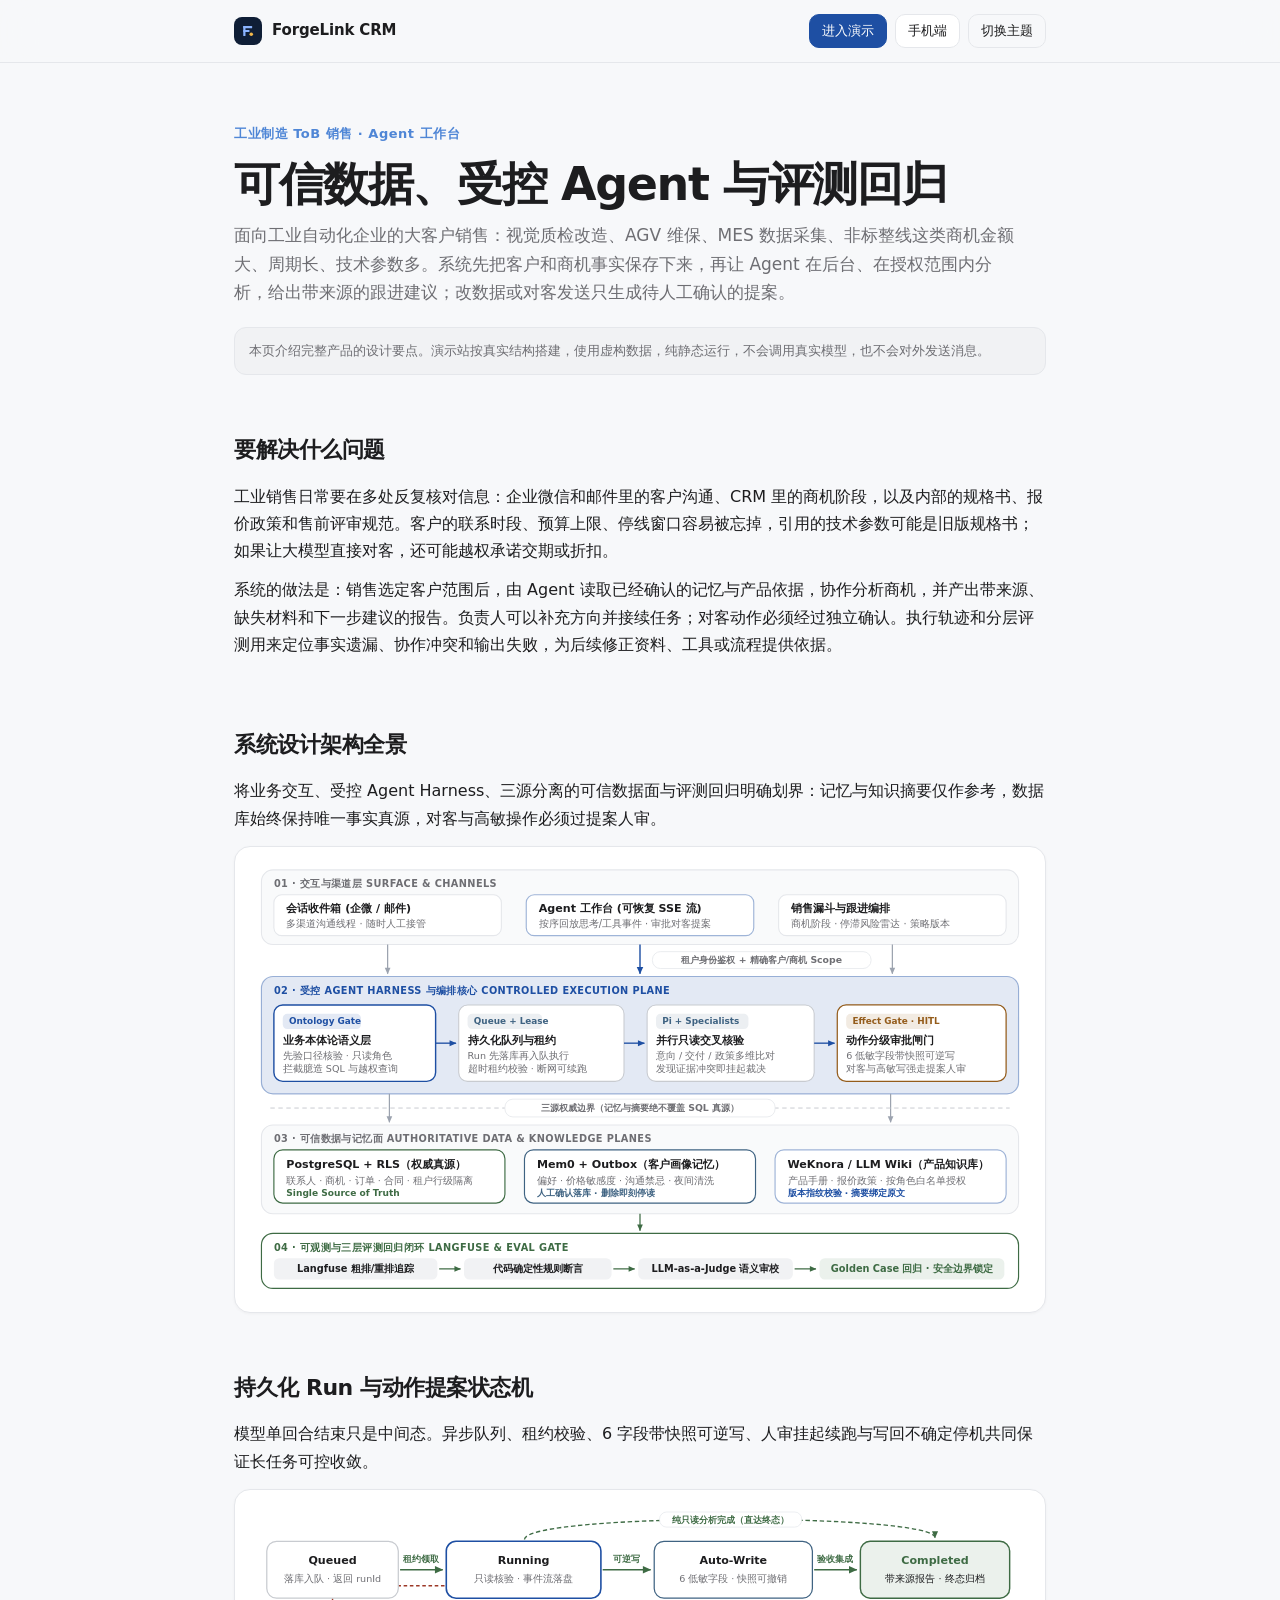
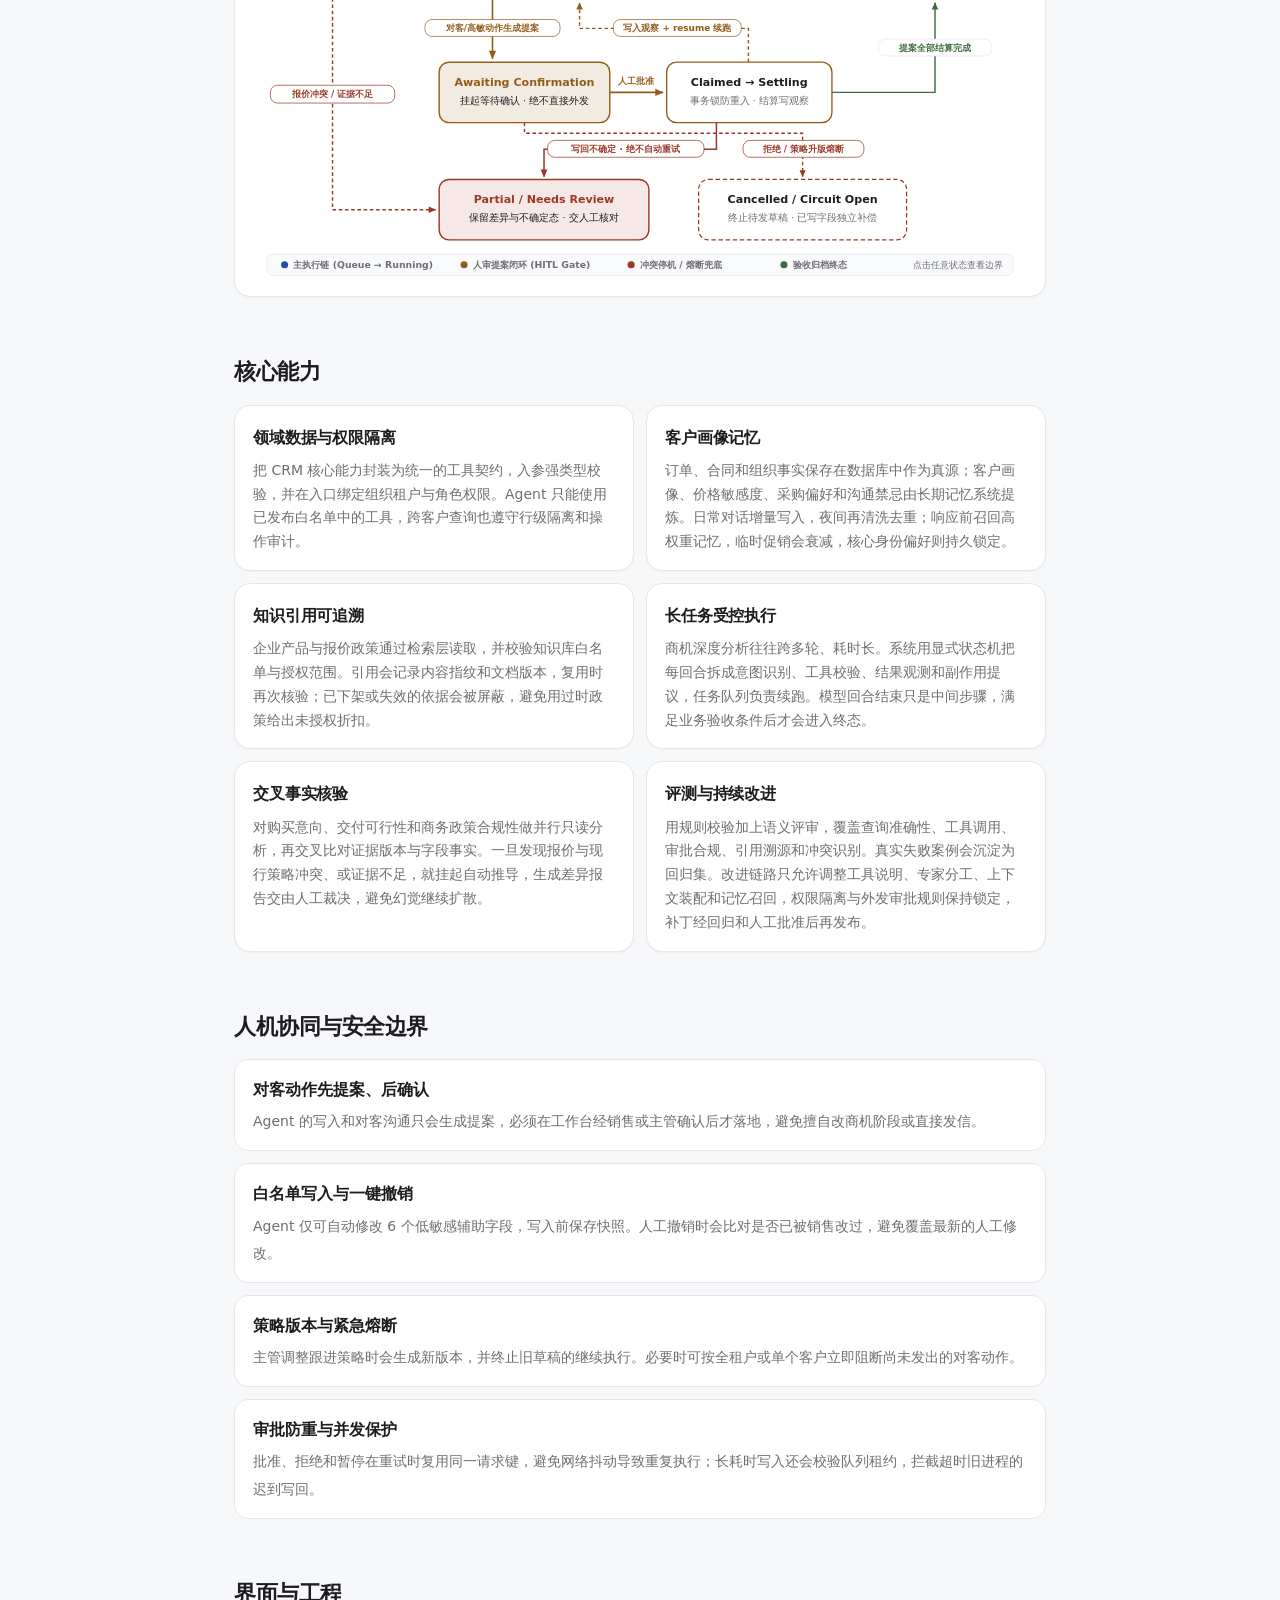
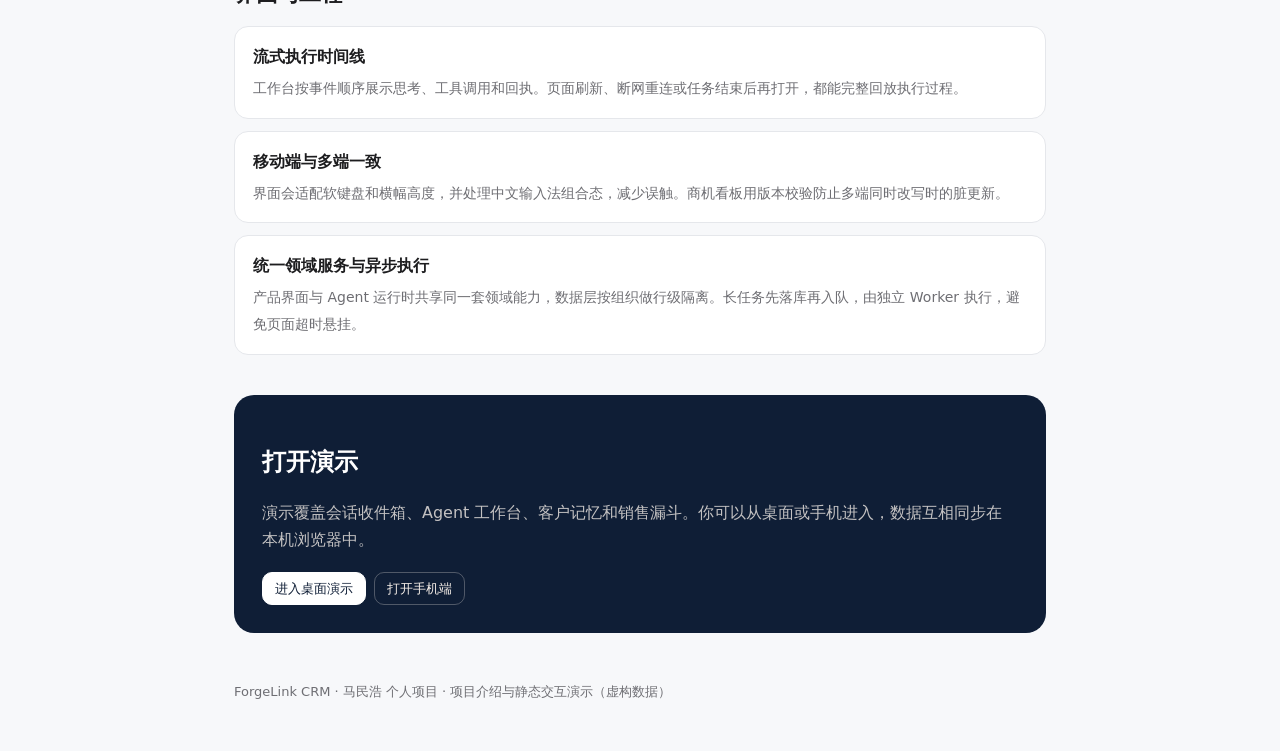
==== public/about.html @ e701c9c1 "ForgeLink CRM demo site: static frontend, deploy configs, industrial ToB data Co-Authored-By: Claude" ====
<!doctype html>
<html lang="zh-CN">
<head>
  <meta charset="utf-8" />
  <meta name="viewport" content="width=device-width, initial-scale=1, viewport-fit=cover" />
  <meta name="description" content="ForgeLink CRM 项目介绍：面向工业制造 ToB 大客户销售，用可信数据约束受控 Agent，并以分层评测保证分析与跟进质量。" />
  <title>项目介绍 · ForgeLink CRM</title>
  <link rel="icon" type="image/svg+xml" href="data:image/svg+xml,%3Csvg xmlns='http://www.w3.org/2000/svg' viewBox='0 0 216 216'%3E%3Crect width='216' height='216' rx='38' fill='%230f1e36'/%3E%3Cg fill='%238bb4ff'%3E%3Crect x='44' y='40' width='120' height='30' rx='7'/%3E%3Crect x='44' y='40' width='30' height='136' rx='7'/%3E%3Crect x='44' y='93' width='84' height='30' rx='7'/%3E%3C/g%3E%3Ccircle cx='152' cy='152' r='24' fill='%23f2b84b'/%3E%3C/svg%3E" />
  <link rel="stylesheet" href="about.css" />
</head>
<body>
  <header class="nav">
    <div class="nav-inner">
      <a class="brand" href="about.html">
        <span class="brand-mark">
          <svg width="16" height="16" viewBox="0 0 216 216"><g fill="#8bb4ff"><rect x="44" y="40" width="120" height="30" rx="7"/><rect x="44" y="40" width="30" height="136" rx="7"/><rect x="44" y="93" width="84" height="30" rx="7"/></g><circle cx="152" cy="152" r="24" fill="#f2b84b"/></svg>
        </span>
        ForgeLink CRM
      </a>
      <div class="nav-actions">
        <a class="btn primary" href="index.html#/app/inbox">进入演示</a>
        <a class="btn" href="mobile.html#/app/inbox">手机端</a>
        <button class="btn ghost" id="toggle-theme" type="button">切换主题</button>
      </div>
    </div>
  </header>

  <main class="wrap">
    <section class="hero">
      <div class="kicker">工业制造 ToB 销售 · Agent 工作台</div>
      <h1>可信数据、受控 Agent 与评测回归</h1>
      <p class="lead">面向工业自动化企业的大客户销售：视觉质检改造、AGV 维保、MES 数据采集、非标整线这类商机金额大、周期长、技术参数多。系统先把客户和商机事实保存下来，再让 Agent 在后台、在授权范围内分析，给出带来源的跟进建议；改数据或对客发送只生成待人工确认的提案。</p>
      <p class="note">本页介绍完整产品的设计要点。演示站按真实结构搭建，使用虚构数据，纯静态运行，不会调用真实模型，也不会对外发送消息。</p>
    </section>

    <section>
      <h2>要解决什么问题</h2>
      <p>工业销售日常要在多处反复核对信息：企业微信和邮件里的客户沟通、CRM 里的商机阶段，以及内部的规格书、报价政策和售前评审规范。客户的联系时段、预算上限、停线窗口容易被忘掉，引用的技术参数可能是旧版规格书；如果让大模型直接对客，还可能越权承诺交期或折扣。</p>
      <p>系统的做法是：销售选定客户范围后，由 Agent 读取已经确认的记忆与产品依据，协作分析商机，并产出带来源、缺失材料和下一步建议的报告。负责人可以补充方向并接续任务；对客动作必须经过独立确认。执行轨迹和分层评测用来定位事实遗漏、协作冲突和输出失败，为后续修正资料、工具或流程提供依据。</p>
    </section>

    <section>
      <h2>系统设计架构全景</h2>
      <p>将业务交互、受控 Agent Harness、三源分离的可信数据面与评测回归明确划界：记忆与知识摘要仅作参考，数据库始终保持唯一事实真源，对客与高敏操作必须过提案人审。</p>
      <div class="diagram-box" id="about-arch-svg"></div>
    </section>

    <section>
      <h2>持久化 Run 与动作提案状态机</h2>
      <p>模型单回合结束只是中间态。异步队列、租约校验、6 字段带快照可逆写、人审挂起续跑与写回不确定停机共同保证长任务可控收敛。</p>
      <div class="diagram-box" id="about-fsm-svg"></div>
    </section>

    <section>
      <h2>核心能力</h2>
      <div class="cards">
        <article class="card">
          <h3>领域数据与权限隔离</h3>
          <p>把 CRM 核心能力封装为统一的工具契约，入参强类型校验，并在入口绑定组织租户与角色权限。Agent 只能使用已发布白名单中的工具，跨客户查询也遵守行级隔离和操作审计。</p>
        </article>
        <article class="card">
          <h3>客户画像记忆</h3>
          <p>订单、合同和组织事实保存在数据库中作为真源；客户画像、价格敏感度、采购偏好和沟通禁忌由长期记忆系统提炼。日常对话增量写入，夜间再清洗去重；响应前召回高权重记忆，临时促销会衰减，核心身份偏好则持久锁定。</p>
        </article>
        <article class="card">
          <h3>知识引用可追溯</h3>
          <p>企业产品与报价政策通过检索层读取，并校验知识库白名单与授权范围。引用会记录内容指纹和文档版本，复用时再次核验；已下架或失效的依据会被屏蔽，避免用过时政策给出未授权折扣。</p>
        </article>
        <article class="card">
          <h3>长任务受控执行</h3>
          <p>商机深度分析往往跨多轮、耗时长。系统用显式状态机把每回合拆成意图识别、工具校验、结果观测和副作用提议，任务队列负责续跑。模型回合结束只是中间步骤，满足业务验收条件后才会进入终态。</p>
        </article>
        <article class="card">
          <h3>交叉事实核验</h3>
          <p>对购买意向、交付可行性和商务政策合规性做并行只读分析，再交叉比对证据版本与字段事实。一旦发现报价与现行策略冲突、或证据不足，就挂起自动推导，生成差异报告交由人工裁决，避免幻觉继续扩散。</p>
        </article>
        <article class="card">
          <h3>评测与持续改进</h3>
          <p>用规则校验加上语义评审，覆盖查询准确性、工具调用、审批合规、引用溯源和冲突识别。真实失败案例会沉淀为回归集。改进链路只允许调整工具说明、专家分工、上下文装配和记忆召回，权限隔离与外发审批规则保持锁定，补丁经回归和人工批准后再发布。</p>
        </article>
      </div>
    </section>

    <section>
      <h2>人机协同与安全边界</h2>
      <ul class="list">
        <li>
          <strong>对客动作先提案、后确认</strong>
          <span>Agent 的写入和对客沟通只会生成提案，必须在工作台经销售或主管确认后才落地，避免擅自改商机阶段或直接发信。</span>
        </li>
        <li>
          <strong>白名单写入与一键撤销</strong>
          <span>Agent 仅可自动修改 6 个低敏感辅助字段，写入前保存快照。人工撤销时会比对是否已被销售改过，避免覆盖最新的人工修改。</span>
        </li>
        <li>
          <strong>策略版本与紧急熔断</strong>
          <span>主管调整跟进策略时会生成新版本，并终止旧草稿的继续执行。必要时可按全租户或单个客户立即阻断尚未发出的对客动作。</span>
        </li>
        <li>
          <strong>审批防重与并发保护</strong>
          <span>批准、拒绝和暂停在重试时复用同一请求键，避免网络抖动导致重复执行；长耗时写入还会校验队列租约，拦截超时旧进程的迟到写回。</span>
        </li>
      </ul>
    </section>

    <section>
      <h2>界面与工程</h2>
      <ul class="list">
        <li>
          <strong>流式执行时间线</strong>
          <span>工作台按事件顺序展示思考、工具调用和回执。页面刷新、断网重连或任务结束后再打开，都能完整回放执行过程。</span>
        </li>
        <li>
          <strong>移动端与多端一致</strong>
          <span>界面会适配软键盘和横幅高度，并处理中文输入法组合态，减少误触。商机看板用版本校验防止多端同时改写时的脏更新。</span>
        </li>
        <li>
          <strong>统一领域服务与异步执行</strong>
          <span>产品界面与 Agent 运行时共享同一套领域能力，数据层按组织做行级隔离。长任务先落库再入队，由独立 Worker 执行，避免页面超时悬挂。</span>
        </li>
      </ul>
    </section>

    <div class="cta">
      <h2>打开演示</h2>
      <p>演示覆盖会话收件箱、Agent 工作台、客户记忆和销售漏斗。你可以从桌面或手机进入，数据互相同步在本机浏览器中。</p>
      <div class="cta-actions">
        <a class="btn" href="index.html#/app/inbox">进入桌面演示</a>
        <a class="btn ghost" href="mobile.html#/app/inbox">打开手机端</a>
      </div>
    </div>

    <footer>ForgeLink CRM · 马民浩 个人项目 · 项目介绍与静态交互演示（虚构数据）</footer>
  </main>

  <script src="welcome.js"></script>
  <script>
    (function () {
      var KEY = "forgelink-crm_intro_seen_v1";
      var KEY2 = "forgelink-crm_arch_intro_v1";
      var STATE = "forgelink-crm_demo_state_v1";
      try { localStorage.setItem(KEY, "1"); localStorage.setItem(KEY2, "1"); } catch (e) {}

      if (window.CrmArchDiagrams) {
        var archBox = document.getElementById("about-arch-svg");
        var fsmBox = document.getElementById("about-fsm-svg");
        if (archBox) archBox.innerHTML = window.CrmArchDiagrams.renderArchSvg();
        if (fsmBox) fsmBox.innerHTML = window.CrmArchDiagrams.renderFsmSvg();
      }

      function currentTheme() {
        try {
          var raw = localStorage.getItem(STATE);
          if (raw) {
            var theme = JSON.parse(raw).theme;
            if (theme === "dark" || theme === "light") return theme;
          }
        } catch (e) {}
        return "light";
      }

      function apply(theme) {
        document.documentElement.setAttribute("data-theme", theme === "dark" ? "dark" : "light");
      }

      function persist(theme) {
        try {
          var raw = localStorage.getItem(STATE);
          if (!raw) return;
          var state = JSON.parse(raw);
          if (!state || typeof state !== "object") return;
          state.theme = theme;
          localStorage.setItem(STATE, JSON.stringify(state));
        } catch (e) {}
      }

      apply(currentTheme());
      document.getElementById("toggle-theme").addEventListener("click", function () {
        var next = document.documentElement.getAttribute("data-theme") === "dark" ? "light" : "dark";
        apply(next);
        persist(next);
      });
    })();
  </script>
</body>
</html>
---- public/about.css ----
/* ForgeLink CRM project intro — tokens aligned with the demo workbench */
:root {
  --font-sans: -apple-system, BlinkMacSystemFont, "Segoe UI", "Noto Sans SC", "PingFang SC", "Microsoft YaHei", ui-sans-serif, system-ui, sans-serif;
  --bg: #f7f8fa;
  --surface: #ffffff;
  --elevated: #f1f2f4;
  --text: #1d1d1f;
  --text-muted: #6e6e73;
  --border: #e5e7eb;
  --accent: #1e4fa3;
  --accent-fg: #ffffff;
  --brand: #4f86d6;
  --brand-ink: #0f1e36;
  --shadow: 0 8px 24px rgba(0, 0, 0, 0.08);
  --radius: 16px;
}
[data-theme="dark"] {
  --bg: #111113;
  --surface: #18181b;
  --elevated: #222226;
  --text: #f4f4f5;
  --text-muted: #a1a1aa;
  --border: #27272a;
  --accent: #8bb4ff;
  --accent-fg: #0b1528;
  --shadow: 0 8px 24px rgba(0, 0, 0, 0.35);
}
* { box-sizing: border-box; }
html, body { margin: 0; padding: 0; }
body {
  font-family: var(--font-sans);
  background: var(--bg);
  color: var(--text);
  font-size: 16px;
  line-height: 1.7;
  -webkit-font-smoothing: antialiased;
}
a { color: inherit; }
.wrap { max-width: 860px; margin: 0 auto; padding: 0 24px; }
.nav {
  position: sticky;
  top: 0;
  z-index: 10;
  backdrop-filter: blur(16px);
  background: color-mix(in srgb, var(--bg) 86%, transparent);
  border-bottom: 1px solid var(--border);
}
.nav-inner {
  max-width: 860px;
  margin: 0 auto;
  padding: 14px 24px;
  display: flex;
  align-items: center;
  justify-content: space-between;
  gap: 16px;
}
.brand {
  display: flex;
  align-items: center;
  gap: 10px;
  text-decoration: none;
  font-weight: 650;
  font-size: 15px;
  letter-spacing: -0.01em;
}
.brand-mark {
  width: 28px;
  height: 28px;
  border-radius: 8px;
  background: var(--brand-ink);
  display: grid;
  place-items: center;
  flex-shrink: 0;
}
.nav-actions { display: flex; align-items: center; gap: 8px; flex-wrap: wrap; justify-content: flex-end; }
.btn {
  display: inline-flex;
  align-items: center;
  gap: 6px;
  border: 1px solid var(--border);
  background: var(--surface);
  color: var(--text);
  border-radius: 10px;
  padding: 8px 12px;
  font-size: 13px;
  text-decoration: none;
  cursor: pointer;
  line-height: 1.2;
}
.btn.primary {
  background: var(--accent);
  color: var(--accent-fg);
  border-color: var(--accent);
}
.btn.ghost { background: transparent; }
.hero { padding: 56px 0 28px; }
.kicker {
  display: inline-flex;
  align-items: center;
  gap: 8px;
  color: var(--brand);
  font-size: 13px;
  font-weight: 600;
  letter-spacing: 0.04em;
}
.hero h1 {
  margin: 12px 0 10px;
  font-size: clamp(32px, 5vw, 46px);
  line-height: 1.15;
  letter-spacing: -0.03em;
}
.lead { font-size: 17px; color: var(--text-muted); max-width: 46em; margin: 0; }
.note {
  margin: 20px 0 0;
  padding: 12px 14px;
  background: var(--elevated);
  border: 1px solid var(--border);
  border-radius: 12px;
  font-size: 13px;
  color: var(--text-muted);
}
section { padding: 28px 0; }
section h2 {
  margin: 0 0 14px;
  font-size: 22px;
  letter-spacing: -0.02em;
}
section p { margin: 0 0 12px; color: var(--text); }
.cards {
  display: grid;
  grid-template-columns: repeat(2, minmax(0, 1fr));
  gap: 12px;
}
.card {
  background: var(--surface);
  border: 1px solid var(--border);
  border-radius: var(--radius);
  padding: 18px 18px 16px;
  box-shadow: 0 1px 2px rgba(0,0,0,0.04);
}
.card h3 { margin: 0 0 8px; font-size: 16px; letter-spacing: -0.01em; }
.card p { margin: 0; font-size: 14px; color: var(--text-muted); }
.list { display: flex; flex-direction: column; gap: 12px; padding: 0; margin: 0; list-style: none; }
.list li {
  background: var(--surface);
  border: 1px solid var(--border);
  border-radius: 14px;
  padding: 16px 18px;
}
.list strong { display: block; margin-bottom: 4px; }
.list span { color: var(--text-muted); font-size: 14px; }
.cta {
  margin: 12px 0 48px;
  padding: 28px;
  background: var(--brand-ink);
  color: #f6efe9;
  border-radius: 20px;
}
.cta h2 { color: #fff; margin-bottom: 8px; }
.cta p { color: rgba(246, 239, 233, 0.78); margin-bottom: 18px; }
.diagram-box {
  margin-top: 14px;
  padding: 14px;
  background: var(--surface);
  border: 1px solid var(--border);
  border-radius: var(--radius);
  overflow-x: auto;
  box-shadow: 0 1px 3px rgba(0, 0, 0, 0.04);
}
.diagram-box svg {
  display: block;
  width: 100%;
  min-width: 680px;
  height: auto;
}
:root {
  --am-bg: var(--surface);
  --am-canvas: var(--bg);
  --am-elev: var(--elevated);
  --am-text: var(--text);
  --am-muted: var(--text-muted);
  --am-border: var(--border);
  --am-border-strong: #c8cbd0;
  --am-brand: #1e4fa3;
  --am-brand-soft: rgba(30, 79, 163, 0.12);
  --am-brand-ring: rgba(30, 79, 163, 0.42);
  --am-info: #3f6382;
  --am-info-soft: rgba(80, 110, 138, 0.11);
  --am-ok: #3e6b44;
  --am-ok-soft: rgba(94, 139, 98, 0.12);
  --am-warn: #945c1b;
  --am-warn-soft: rgba(156, 99, 33, 0.13);
  --am-err: #9c3827;
  --am-err-soft: rgba(169, 68, 49, 0.12);
  --am-node-fill: #ffffff;
  --am-plane-fill: #f9fafb;
  --am-line: #9ca3af;
}
[data-theme="dark"] {
  --am-border-strong: #3f3f46;
  --am-brand: #8bb4ff;
  --am-brand-soft: rgba(139, 180, 255, 0.16);
  --am-brand-ring: rgba(139, 180, 255, 0.5);
  --am-info: #93b8d9;
  --am-info-soft: rgba(80, 110, 138, 0.24);
  --am-ok: #93c497;
  --am-ok-soft: rgba(94, 139, 98, 0.22);
  --am-warn: #e5ad68;
  --am-warn-soft: rgba(156, 99, 33, 0.24);
  --am-err: #f09584;
  --am-err-soft: rgba(169, 68, 49, 0.24);
  --am-node-fill: #1e1e22;
  --am-plane-fill: #141417;
  --am-line: #71717a;
}
.cta .btn { background: #fff; color: var(--brand-ink); border-color: #fff; }
.cta .btn.ghost { background: transparent; color: #f6efe9; border-color: rgba(246,239,233,0.28); }
.cta-actions { display: flex; gap: 8px; flex-wrap: wrap; }
footer {
  padding: 0 0 48px;
  font-size: 13px;
  color: var(--text-muted);
}
@media (max-width: 720px) {
  .cards { grid-template-columns: 1fr; }
  .hero { padding-top: 36px; }
  .nav-inner { padding: 12px 16px; }
  .wrap { padding: 0 16px; }
}
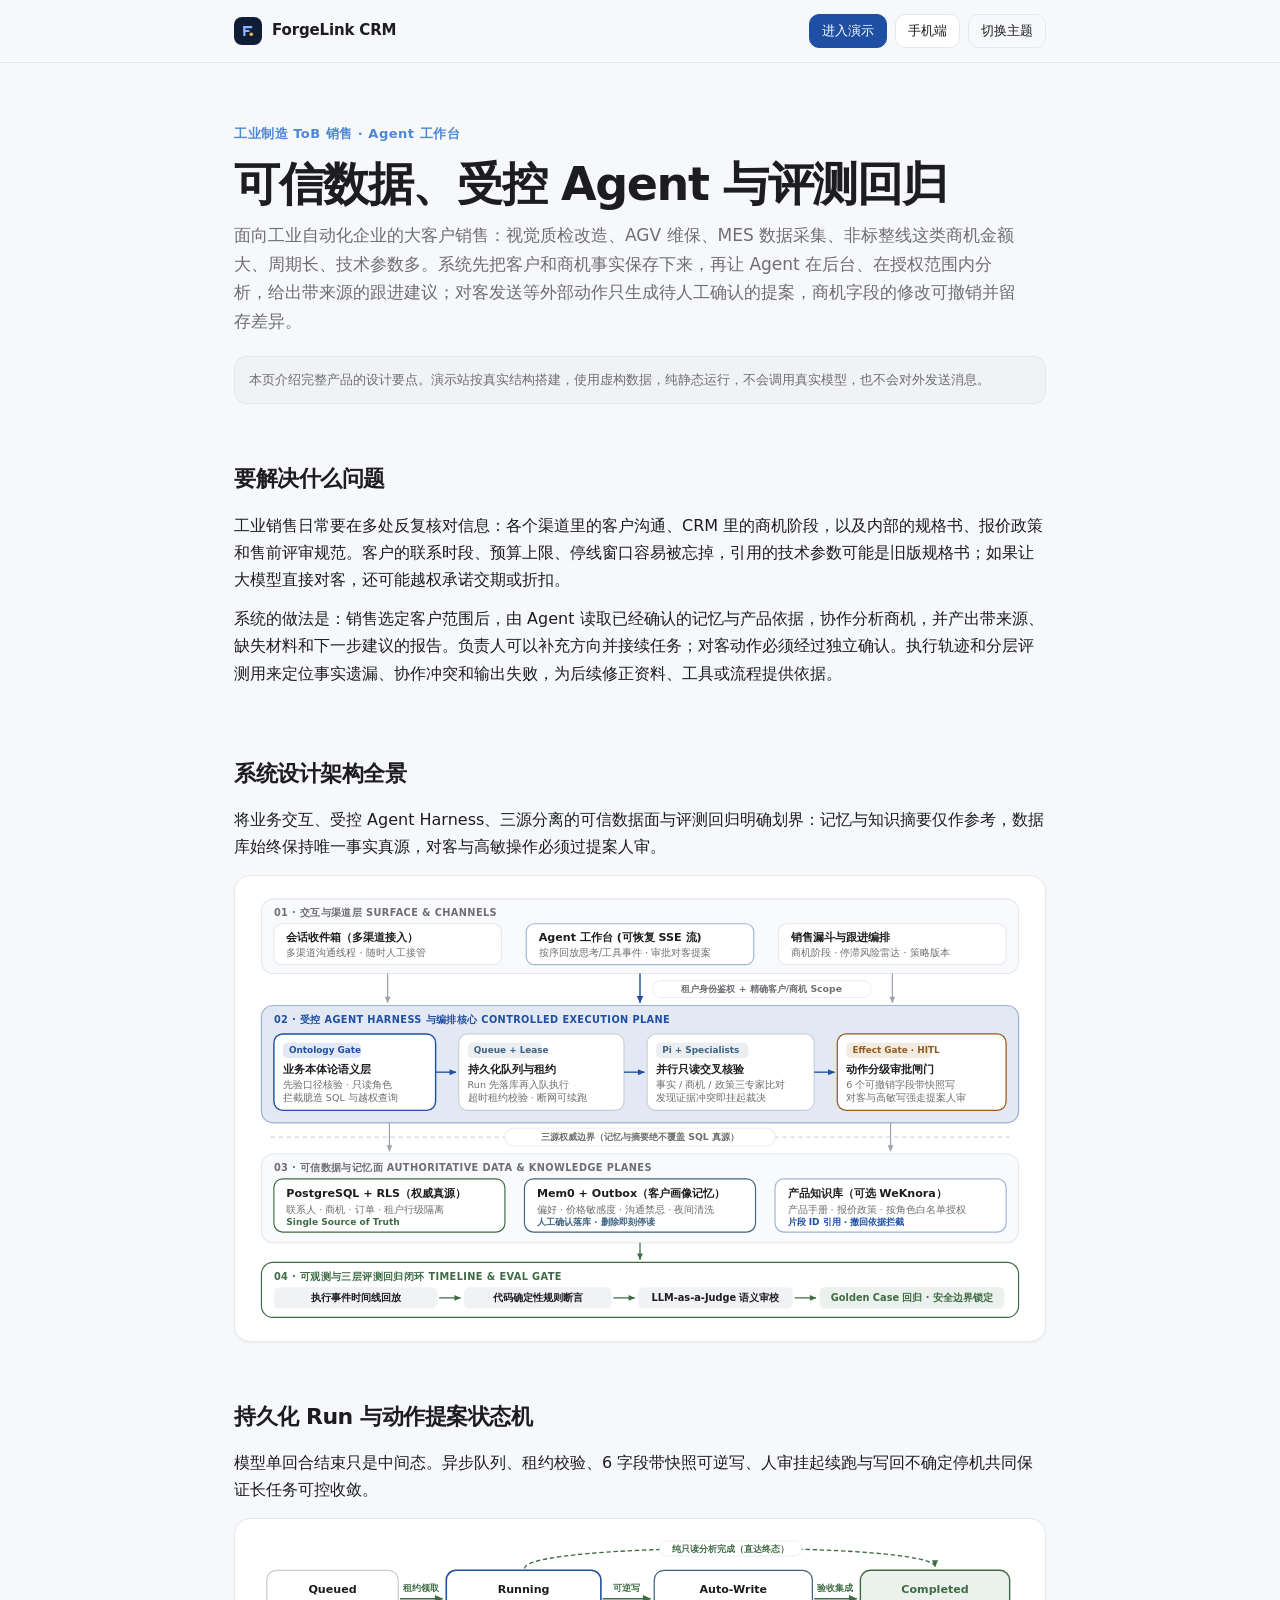
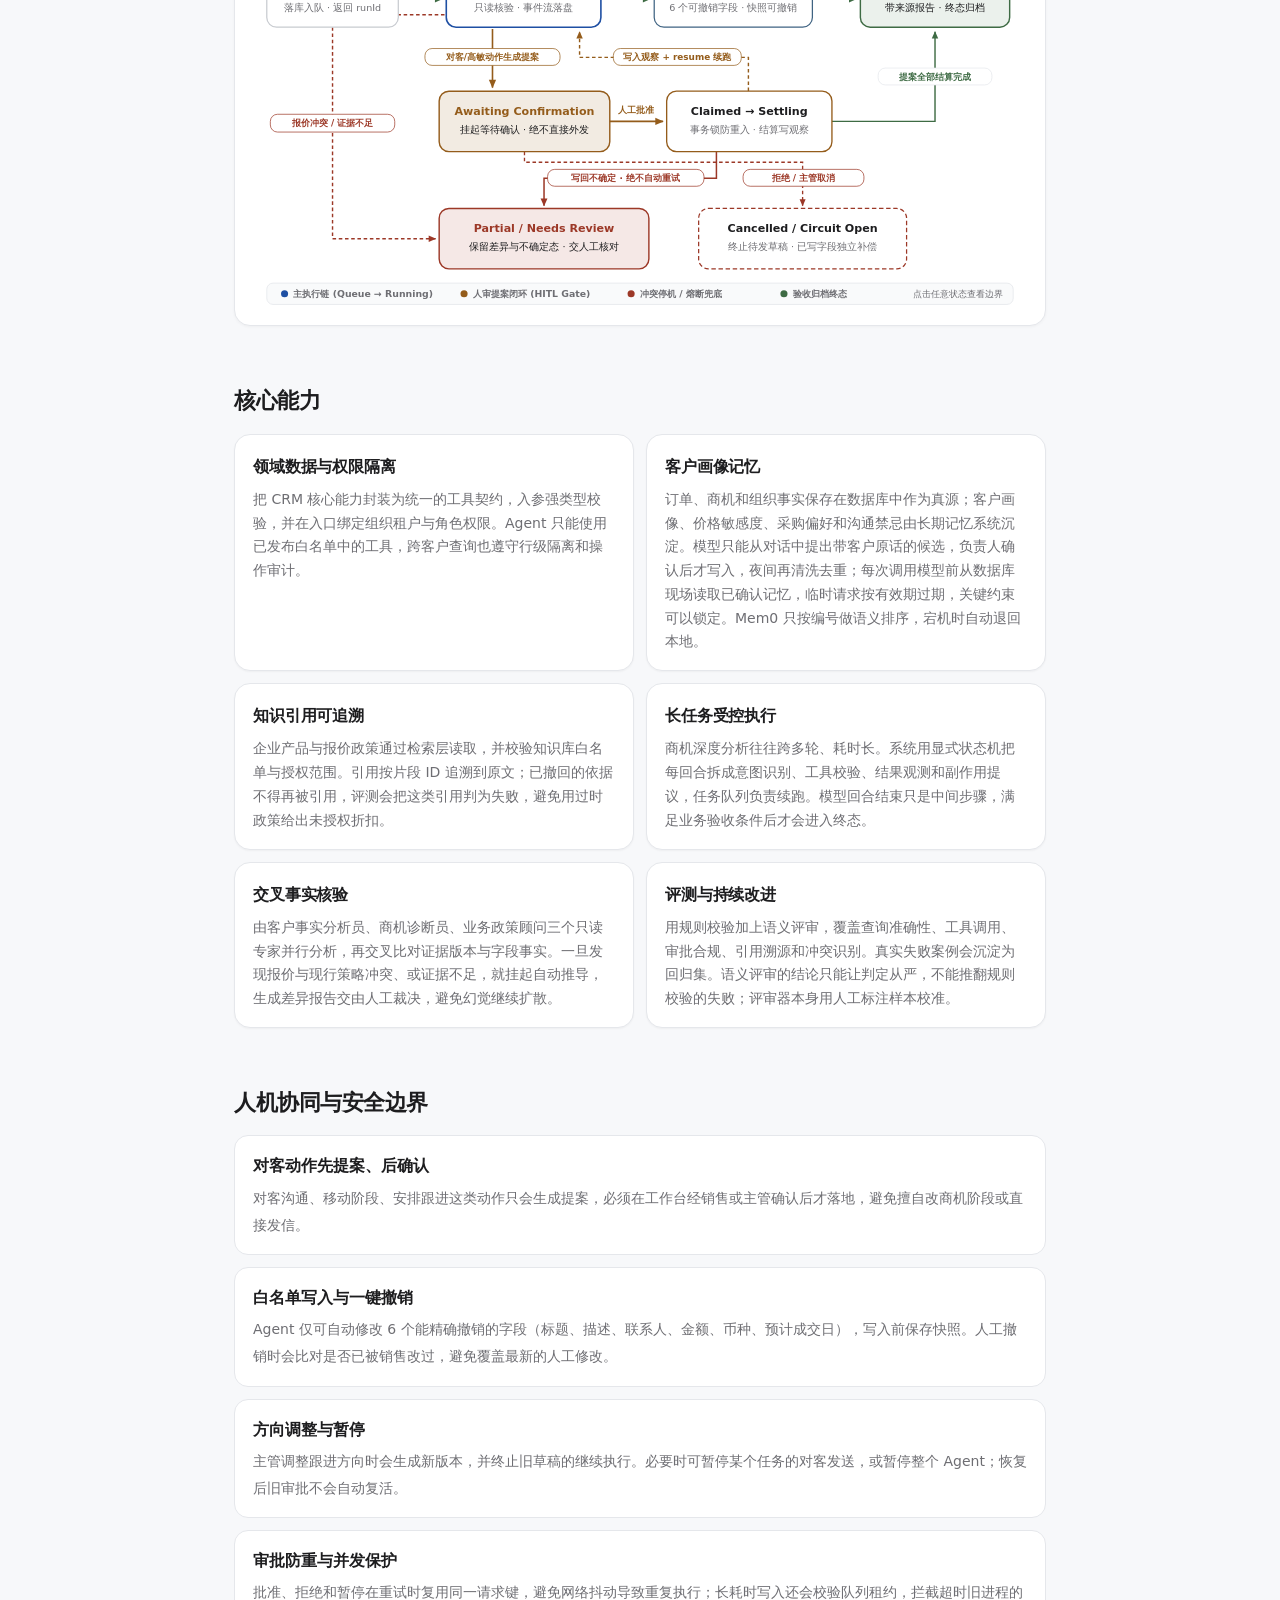
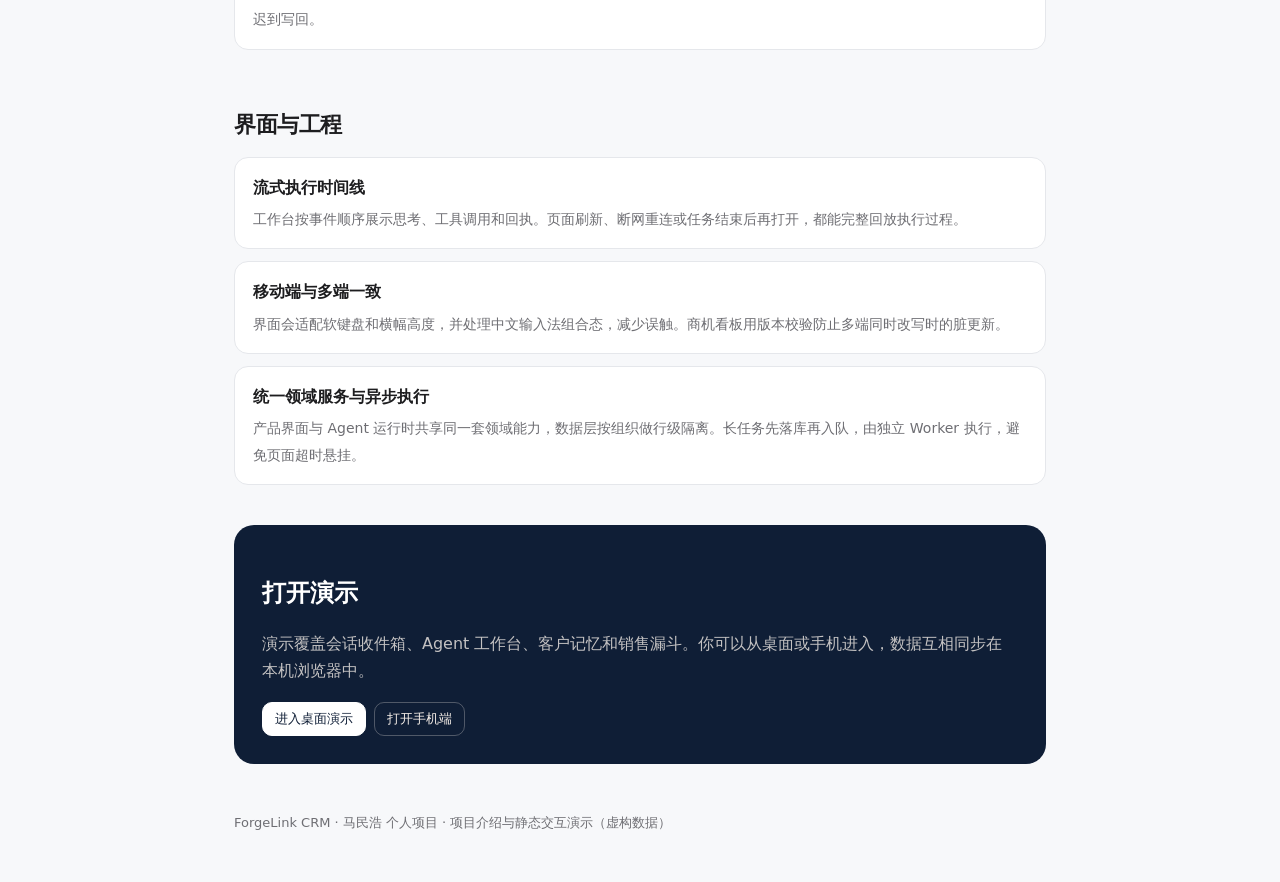
==== commit 3630d75e: "Align architecture overview and about page with the real codebase - Inbox: "企微 / 电话 / 邮件" -> generic" ====
--- a/public/about.html
+++ b/public/about.html
@@ -29,13 +29,13 @@
     <section class="hero">
       <div class="kicker">工业制造 ToB 销售 · Agent 工作台</div>
       <h1>可信数据、受控 Agent 与评测回归</h1>
-      <p class="lead">面向工业自动化企业的大客户销售：视觉质检改造、AGV 维保、MES 数据采集、非标整线这类商机金额大、周期长、技术参数多。系统先把客户和商机事实保存下来，再让 Agent 在后台、在授权范围内分析，给出带来源的跟进建议；改数据或对客发送只生成待人工确认的提案。</p>
+      <p class="lead">面向工业自动化企业的大客户销售：视觉质检改造、AGV 维保、MES 数据采集、非标整线这类商机金额大、周期长、技术参数多。系统先把客户和商机事实保存下来，再让 Agent 在后台、在授权范围内分析，给出带来源的跟进建议；对客发送等外部动作只生成待人工确认的提案，商机字段的修改可撤销并留存差异。</p>
       <p class="note">本页介绍完整产品的设计要点。演示站按真实结构搭建，使用虚构数据，纯静态运行，不会调用真实模型，也不会对外发送消息。</p>
     </section>
 
     <section>
       <h2>要解决什么问题</h2>
-      <p>工业销售日常要在多处反复核对信息：企业微信和邮件里的客户沟通、CRM 里的商机阶段，以及内部的规格书、报价政策和售前评审规范。客户的联系时段、预算上限、停线窗口容易被忘掉，引用的技术参数可能是旧版规格书；如果让大模型直接对客，还可能越权承诺交期或折扣。</p>
+      <p>工业销售日常要在多处反复核对信息：各个渠道里的客户沟通、CRM 里的商机阶段，以及内部的规格书、报价政策和售前评审规范。客户的联系时段、预算上限、停线窗口容易被忘掉，引用的技术参数可能是旧版规格书；如果让大模型直接对客，还可能越权承诺交期或折扣。</p>
       <p>系统的做法是：销售选定客户范围后，由 Agent 读取已经确认的记忆与产品依据，协作分析商机，并产出带来源、缺失材料和下一步建议的报告。负责人可以补充方向并接续任务；对客动作必须经过独立确认。执行轨迹和分层评测用来定位事实遗漏、协作冲突和输出失败，为后续修正资料、工具或流程提供依据。</p>
     </section>
 
@@ -60,11 +60,11 @@
         </article>
         <article class="card">
           <h3>客户画像记忆</h3>
-          <p>订单、合同和组织事实保存在数据库中作为真源；客户画像、价格敏感度、采购偏好和沟通禁忌由长期记忆系统提炼。日常对话增量写入，夜间再清洗去重；响应前召回高权重记忆，临时促销会衰减，核心身份偏好则持久锁定。</p>
+          <p>订单、商机和组织事实保存在数据库中作为真源；客户画像、价格敏感度、采购偏好和沟通禁忌由长期记忆系统沉淀。模型只能从对话中提出带客户原话的候选，负责人确认后才写入，夜间再清洗去重；每次调用模型前从数据库现场读取已确认记忆，临时请求按有效期过期，关键约束可以锁定。Mem0 只按编号做语义排序，宕机时自动退回本地。</p>
         </article>
         <article class="card">
           <h3>知识引用可追溯</h3>
-          <p>企业产品与报价政策通过检索层读取，并校验知识库白名单与授权范围。引用会记录内容指纹和文档版本，复用时再次核验；已下架或失效的依据会被屏蔽，避免用过时政策给出未授权折扣。</p>
+          <p>企业产品与报价政策通过检索层读取，并校验知识库白名单与授权范围。引用按片段 ID 追溯到原文；已撤回的依据不得再被引用，评测会把这类引用判为失败，避免用过时政策给出未授权折扣。</p>
         </article>
         <article class="card">
           <h3>长任务受控执行</h3>
@@ -72,11 +72,11 @@
         </article>
         <article class="card">
           <h3>交叉事实核验</h3>
-          <p>对购买意向、交付可行性和商务政策合规性做并行只读分析，再交叉比对证据版本与字段事实。一旦发现报价与现行策略冲突、或证据不足，就挂起自动推导，生成差异报告交由人工裁决，避免幻觉继续扩散。</p>
+          <p>由客户事实分析员、商机诊断员、业务政策顾问三个只读专家并行分析，再交叉比对证据版本与字段事实。一旦发现报价与现行策略冲突、或证据不足，就挂起自动推导，生成差异报告交由人工裁决，避免幻觉继续扩散。</p>
         </article>
         <article class="card">
           <h3>评测与持续改进</h3>
-          <p>用规则校验加上语义评审，覆盖查询准确性、工具调用、审批合规、引用溯源和冲突识别。真实失败案例会沉淀为回归集。改进链路只允许调整工具说明、专家分工、上下文装配和记忆召回，权限隔离与外发审批规则保持锁定，补丁经回归和人工批准后再发布。</p>
+          <p>用规则校验加上语义评审，覆盖查询准确性、工具调用、审批合规、引用溯源和冲突识别。真实失败案例会沉淀为回归集。语义评审的结论只能让判定从严，不能推翻规则校验的失败；评审器本身用人工标注样本校准。</p>
         </article>
       </div>
     </section>
@@ -86,15 +86,15 @@
       <ul class="list">
         <li>
           <strong>对客动作先提案、后确认</strong>
-          <span>Agent 的写入和对客沟通只会生成提案，必须在工作台经销售或主管确认后才落地，避免擅自改商机阶段或直接发信。</span>
+          <span>对客沟通、移动阶段、安排跟进这类动作只会生成提案，必须在工作台经销售或主管确认后才落地，避免擅自改商机阶段或直接发信。</span>
         </li>
         <li>
           <strong>白名单写入与一键撤销</strong>
-          <span>Agent 仅可自动修改 6 个低敏感辅助字段，写入前保存快照。人工撤销时会比对是否已被销售改过，避免覆盖最新的人工修改。</span>
+          <span>Agent 仅可自动修改 6 个能精确撤销的字段（标题、描述、联系人、金额、币种、预计成交日），写入前保存快照。人工撤销时会比对是否已被销售改过，避免覆盖最新的人工修改。</span>
         </li>
         <li>
-          <strong>策略版本与紧急熔断</strong>
-          <span>主管调整跟进策略时会生成新版本，并终止旧草稿的继续执行。必要时可按全租户或单个客户立即阻断尚未发出的对客动作。</span>
+          <strong>方向调整与暂停</strong>
+          <span>主管调整跟进方向时会生成新版本，并终止旧草稿的继续执行。必要时可暂停某个任务的对客发送，或暂停整个 Agent；恢复后旧审批不会自动复活。</span>
         </li>
         <li>
           <strong>审批防重与并发保护</strong>
